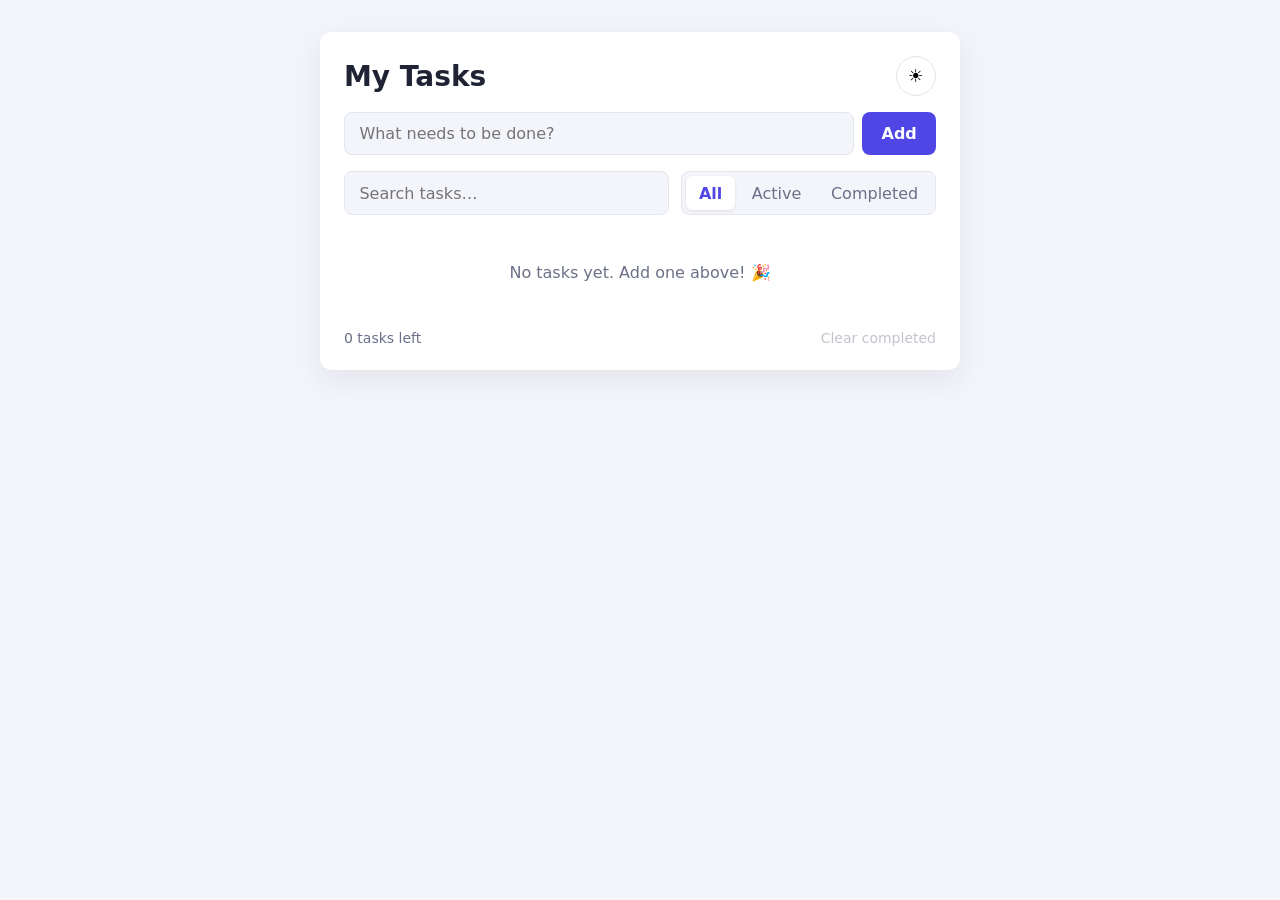
==== index.html @ c51080b5 "Add production-ready Todo app with dark mode, search, filters and tests" ====
<!DOCTYPE html>
<html lang="en">
<head>
  <meta charset="UTF-8" />
  <meta name="viewport" content="width=device-width, initial-scale=1.0" />
  <meta name="description" content="A fast, offline-friendly Todo app with dark mode, search and filters." />
  <meta name="theme-color" content="#4f46e5" />
  <title>Todo App</title>
  <link rel="icon" href="data:image/svg+xml,<svg xmlns='http://www.w3.org/2000/svg' viewBox='0 0 100 100'><text y='.9em' font-size='90'>✅</text></svg>" />
  <link rel="stylesheet" href="styles.css" />
  <script>
    // Apply saved theme before paint to avoid a flash of the wrong theme.
    (function () {
      try {
        var t = localStorage.getItem('todo-app:theme');
        if (!t) t = window.matchMedia('(prefers-color-scheme: dark)').matches ? 'dark' : 'light';
        document.documentElement.setAttribute('data-theme', t);
      } catch (e) {}
    })();
  </script>
</head>
<body>
  <main class="app" aria-labelledby="app-title">
    <header class="app-header">
      <h1 id="app-title">My Tasks</h1>
      <button id="theme-toggle" class="icon-btn" type="button" aria-label="Toggle dark mode" title="Toggle dark mode">
        <span class="icon-sun" aria-hidden="true">☀️</span>
        <span class="icon-moon" aria-hidden="true">🌙</span>
      </button>
    </header>

    <form id="todo-form" class="todo-form" autocomplete="off">
      <label for="todo-input" class="sr-only">New task</label>
      <input id="todo-input" type="text" placeholder="What needs to be done?" maxlength="200" required />
      <button type="submit" class="btn-primary">Add</button>
    </form>
    <p id="form-error" class="form-error" role="alert" hidden></p>

    <section class="toolbar" aria-label="Search and filter">
      <label for="search-input" class="sr-only">Search tasks</label>
      <input id="search-input" type="search" placeholder="Search tasks…" />
      <div class="filters" role="group" aria-label="Filter tasks">
        <button type="button" class="filter-btn active" data-filter="all" aria-pressed="true">All</button>
        <button type="button" class="filter-btn" data-filter="active" aria-pressed="false">Active</button>
        <button type="button" class="filter-btn" data-filter="completed" aria-pressed="false">Completed</button>
      </div>
    </section>

    <ul id="todo-list" class="todo-list" aria-live="polite"></ul>
    <p id="empty-state" class="empty-state" hidden></p>

    <footer class="app-footer">
      <span id="todo-count">0 tasks left</span>
      <button id="clear-completed" type="button" class="link-btn">Clear completed</button>
    </footer>
  </main>

  <script src="app.js"></script>
</body>
</html>
---- styles.css ----
:root {
  --bg: #f4f5fb;
  --surface: #ffffff;
  --text: #1f2333;
  --muted: #6b7088;
  --border: #e3e5ef;
  --primary: #4f46e5;
  --primary-hover: #4338ca;
  --danger: #dc2626;
  --success: #16a34a;
  --shadow: 0 10px 30px rgba(31, 35, 51, 0.08);
  --radius: 12px;
}

[data-theme="dark"] {
  --bg: #0f1117;
  --surface: #1a1d27;
  --text: #e7e9f2;
  --muted: #9298b0;
  --border: #2b2f3d;
  --primary: #818cf8;
  --primary-hover: #a5b4fc;
  --danger: #f87171;
  --success: #4ade80;
  --shadow: 0 10px 30px rgba(0, 0, 0, 0.4);
}

*, *::before, *::after { box-sizing: border-box; }

html, body { margin: 0; padding: 0; }

body {
  font-family: system-ui, -apple-system, "Segoe UI", Roboto, "Helvetica Neue", Arial, sans-serif;
  background: var(--bg);
  color: var(--text);
  min-height: 100vh;
  display: flex;
  justify-content: center;
  padding: 2rem 1rem;
}

/* Enabled after first paint so the saved theme never animates in on load. */
.theme-ready body { transition: background 0.2s, color 0.2s; }

.sr-only {
  position: absolute; width: 1px; height: 1px; padding: 0; margin: -1px;
  overflow: hidden; clip: rect(0, 0, 0, 0); white-space: nowrap; border: 0;
}

.app {
  width: 100%;
  max-width: 640px;
  background: var(--surface);
  border-radius: var(--radius);
  box-shadow: var(--shadow);
  padding: 1.5rem;
  align-self: flex-start;
}

.app-header { display: flex; align-items: center; justify-content: space-between; margin-bottom: 1rem; }
.app-header h1 { margin: 0; font-size: 1.75rem; }

button { font: inherit; cursor: pointer; }
input { font: inherit; color: inherit; }

.icon-btn {
  background: transparent; border: 1px solid var(--border); border-radius: 999px;
  width: 2.5rem; height: 2.5rem; font-size: 1.1rem; display: grid; place-items: center;
}
.icon-btn:hover { border-color: var(--primary); }
.icon-moon { display: none; }
[data-theme="dark"] .icon-sun { display: none; }
[data-theme="dark"] .icon-moon { display: inline; }

.todo-form { display: flex; gap: 0.5rem; }

input[type="text"], input[type="search"] {
  flex: 1; width: 100%; padding: 0.7rem 0.9rem;
  border: 1px solid var(--border); border-radius: 8px; background: var(--bg);
  outline: none; transition: border-color 0.15s, box-shadow 0.15s;
}
input[type="text"]:focus, input[type="search"]:focus {
  border-color: var(--primary);
  box-shadow: 0 0 0 3px color-mix(in srgb, var(--primary) 25%, transparent);
}

.btn-primary {
  background: var(--primary); color: #fff; border: none; border-radius: 8px;
  padding: 0 1.2rem; font-weight: 600;
}
[data-theme="dark"] .btn-primary { color: #0f1117; }
.btn-primary:hover { background: var(--primary-hover); }

.form-error { color: var(--danger); font-size: 0.875rem; margin: 0.4rem 0 0; }

.toolbar { display: flex; gap: 0.75rem; margin: 1rem 0; flex-wrap: wrap; }
.toolbar input { min-width: 180px; }

.filters { display: flex; gap: 0.25rem; background: var(--bg); padding: 0.25rem; border-radius: 8px; border: 1px solid var(--border); }
.filter-btn {
  border: none; background: transparent; color: var(--muted);
  padding: 0.4rem 0.8rem; border-radius: 6px;
}
.filter-btn:hover { color: var(--text); }
.filter-btn.active { background: var(--surface); color: var(--primary); font-weight: 600; box-shadow: 0 1px 3px rgba(0,0,0,0.1); }

.todo-list { list-style: none; margin: 0; padding: 0; }

.todo-item {
  display: flex; align-items: center; gap: 0.75rem;
  padding: 0.75rem 0.25rem; border-bottom: 1px solid var(--border);
  animation: fadeIn 0.15s ease-out;
}
@keyframes fadeIn { from { opacity: 0; transform: translateY(-4px); } to { opacity: 1; transform: none; } }

.todo-item input[type="checkbox"] { width: 1.2rem; height: 1.2rem; accent-color: var(--success); flex-shrink: 0; cursor: pointer; }

.todo-text { flex: 1; word-break: break-word; line-height: 1.4; }
.todo-item.completed .todo-text { text-decoration: line-through; color: var(--muted); }

.todo-edit { flex: 1; }

.todo-actions { display: flex; gap: 0.25rem; opacity: 0.6; transition: opacity 0.15s; }
.todo-item:hover .todo-actions, .todo-item:focus-within .todo-actions { opacity: 1; }

.action-btn {
  background: transparent; border: 1px solid transparent; border-radius: 6px;
  padding: 0.3rem 0.55rem; color: var(--muted); font-size: 0.85rem;
}
.action-btn:hover { border-color: var(--border); color: var(--text); }
.action-btn.delete:hover { color: var(--danger); border-color: var(--danger); }
.action-btn.save:hover { color: var(--success); border-color: var(--success); }

.empty-state { text-align: center; color: var(--muted); padding: 2rem 0; margin: 0; }

.app-footer {
  display: flex; justify-content: space-between; align-items: center;
  margin-top: 1rem; font-size: 0.875rem; color: var(--muted);
}
.link-btn { background: none; border: none; color: var(--muted); padding: 0; }
.link-btn:hover:not(:disabled) { color: var(--danger); text-decoration: underline; }
.link-btn:disabled { opacity: 0.4; cursor: default; }

:focus-visible { outline: 2px solid var(--primary); outline-offset: 2px; }

@media (max-width: 520px) {
  body { padding: 0; }
  .app { border-radius: 0; min-height: 100vh; box-shadow: none; padding: 1.25rem 1rem; }
  .toolbar { flex-direction: column; }
  .filters { justify-content: space-between; }
  .filter-btn { flex: 1; }
  .todo-actions { opacity: 1; }
}

@media (prefers-reduced-motion: reduce) {
  * { animation: none !important; transition: none !important; }
}
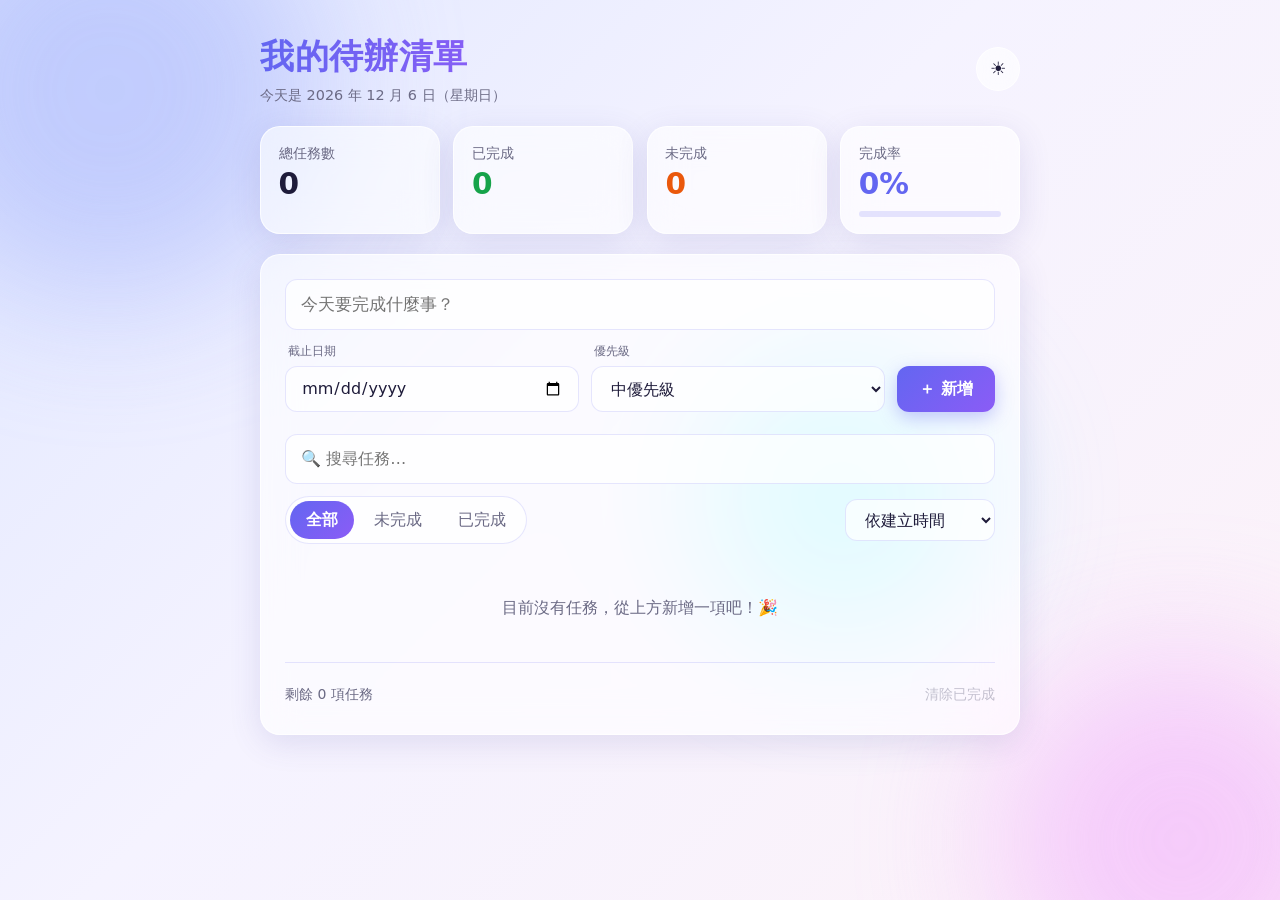
==== commit 266ea45f: "Update Todo App: Traditional Chinese UI, due dates, priorities, dashboard, glassmorphism & PWA" ====
--- a/index.html
+++ b/index.html
@@ -1,15 +1,21 @@
 <!DOCTYPE html>
-<html lang="en">
+<html lang="zh-Hant-TW">
 <head>
   <meta charset="UTF-8" />
-  <meta name="viewport" content="width=device-width, initial-scale=1.0" />
-  <meta name="description" content="A fast, offline-friendly Todo app with dark mode, search and filters." />
-  <meta name="theme-color" content="#4f46e5" />
-  <title>Todo App</title>
-  <link rel="icon" href="data:image/svg+xml,<svg xmlns='http://www.w3.org/2000/svg' viewBox='0 0 100 100'><text y='.9em' font-size='90'>✅</text></svg>" />
+  <meta name="viewport" content="width=device-width, initial-scale=1.0, viewport-fit=cover" />
+  <meta name="description" content="輕巧快速、可離線使用的待辦清單，支援截止日期、優先級、統計儀表板與深色模式。" />
+  <meta name="theme-color" content="#6366f1" />
+  <meta name="apple-mobile-web-app-capable" content="yes" />
+  <meta name="mobile-web-app-capable" content="yes" />
+  <meta name="apple-mobile-web-app-status-bar-style" content="black-translucent" />
+  <meta name="apple-mobile-web-app-title" content="待辦清單" />
+  <title>待辦清單 Todo App</title>
+  <link rel="manifest" href="manifest.json" />
+  <link rel="icon" type="image/png" sizes="192x192" href="icons/icon-192.png" />
+  <link rel="apple-touch-icon" href="icons/apple-touch-icon.png" />
   <link rel="stylesheet" href="styles.css" />
   <script>
-    // Apply saved theme before paint to avoid a flash of the wrong theme.
+    // 在畫面繪製前套用已儲存的主題，避免閃爍。
     (function () {
       try {
         var t = localStorage.getItem('todo-app:theme');
@@ -20,40 +26,101 @@
   </script>
 </head>
 <body>
+  <div class="bg-blobs" aria-hidden="true">
+    <span class="blob blob-1"></span>
+    <span class="blob blob-2"></span>
+    <span class="blob blob-3"></span>
+  </div>
+
   <main class="app" aria-labelledby="app-title">
     <header class="app-header">
-      <h1 id="app-title">My Tasks</h1>
-      <button id="theme-toggle" class="icon-btn" type="button" aria-label="Toggle dark mode" title="Toggle dark mode">
-        <span class="icon-sun" aria-hidden="true">☀️</span>
-        <span class="icon-moon" aria-hidden="true">🌙</span>
-      </button>
+      <div>
+        <h1 id="app-title">我的待辦清單</h1>
+        <p id="today-label" class="subtitle"></p>
+      </div>
+      <div class="header-actions">
+        <button id="install-btn" class="pill-btn" type="button" hidden>安裝 App</button>
+        <button id="theme-toggle" class="icon-btn" type="button" aria-label="切換深色模式" title="切換深色模式">
+          <span class="icon-sun" aria-hidden="true">☀️</span>
+          <span class="icon-moon" aria-hidden="true">🌙</span>
+        </button>
+      </div>
     </header>
 
-    <form id="todo-form" class="todo-form" autocomplete="off">
-      <label for="todo-input" class="sr-only">New task</label>
-      <input id="todo-input" type="text" placeholder="What needs to be done?" maxlength="200" required />
-      <button type="submit" class="btn-primary">Add</button>
-    </form>
-    <p id="form-error" class="form-error" role="alert" hidden></p>
-
-    <section class="toolbar" aria-label="Search and filter">
-      <label for="search-input" class="sr-only">Search tasks</label>
-      <input id="search-input" type="search" placeholder="Search tasks…" />
-      <div class="filters" role="group" aria-label="Filter tasks">
-        <button type="button" class="filter-btn active" data-filter="all" aria-pressed="true">All</button>
-        <button type="button" class="filter-btn" data-filter="active" aria-pressed="false">Active</button>
-        <button type="button" class="filter-btn" data-filter="completed" aria-pressed="false">Completed</button>
+    <section class="dashboard" aria-label="統計儀表板">
+      <div class="stat-card glass">
+        <span class="stat-label">總任務數</span>
+        <span id="stat-total" class="stat-value">0</span>
+      </div>
+      <div class="stat-card glass">
+        <span class="stat-label">已完成</span>
+        <span id="stat-completed" class="stat-value stat-success">0</span>
+      </div>
+      <div class="stat-card glass">
+        <span class="stat-label">未完成</span>
+        <span id="stat-active" class="stat-value stat-warning">0</span>
+      </div>
+      <div class="stat-card glass">
+        <span class="stat-label">完成率</span>
+        <span id="stat-rate" class="stat-value stat-primary">0%</span>
+        <div class="progress" role="progressbar" aria-label="完成率" aria-valuemin="0" aria-valuemax="100" aria-valuenow="0">
+          <div id="progress-bar" class="progress-bar"></div>
+        </div>
       </div>
     </section>
 
-    <ul id="todo-list" class="todo-list" aria-live="polite"></ul>
-    <p id="empty-state" class="empty-state" hidden></p>
+    <section class="panel glass">
+      <form id="todo-form" class="todo-form" autocomplete="off">
+        <label for="todo-input" class="sr-only">新增任務</label>
+        <input id="todo-input" class="field" type="text" placeholder="今天要完成什麼事？" maxlength="200" />
+        <div class="form-row">
+          <label class="field-group">
+            <span class="field-caption">截止日期</span>
+            <input id="due-input" class="field" type="date" aria-label="截止日期" />
+          </label>
+          <label class="field-group">
+            <span class="field-caption">優先級</span>
+            <select id="priority-input" class="field" aria-label="優先級">
+              <option value="high">高優先級</option>
+              <option value="medium" selected>中優先級</option>
+              <option value="low">低優先級</option>
+            </select>
+          </label>
+          <button type="submit" class="btn-primary">＋ 新增</button>
+        </div>
+      </form>
 
-    <footer class="app-footer">
-      <span id="todo-count">0 tasks left</span>
-      <button id="clear-completed" type="button" class="link-btn">Clear completed</button>
-    </footer>
+      <div class="toolbar" aria-label="搜尋、篩選與排序">
+        <label for="search-input" class="sr-only">搜尋任務</label>
+        <input id="search-input" class="field search" type="search" placeholder="🔍 搜尋任務…" />
+        <div class="toolbar-row">
+          <div class="filters" role="group" aria-label="篩選任務">
+            <button type="button" class="filter-btn active" data-filter="all" aria-pressed="true">全部</button>
+            <button type="button" class="filter-btn" data-filter="active" aria-pressed="false">未完成</button>
+            <button type="button" class="filter-btn" data-filter="completed" aria-pressed="false">已完成</button>
+          </div>
+          <label class="sort-wrap">
+            <span class="sr-only">排序方式</span>
+            <select id="sort-select" class="field" aria-label="排序方式">
+              <option value="created">依建立時間</option>
+              <option value="priority">依優先級</option>
+              <option value="due">依截止日期</option>
+            </select>
+          </label>
+        </div>
+      </div>
+
+      <ul id="todo-list" class="todo-list" aria-live="polite"></ul>
+      <p id="empty-state" class="empty-state" hidden></p>
+
+      <footer class="app-footer">
+        <span id="todo-count">剩餘 0 項任務</span>
+        <button id="clear-completed" type="button" class="link-btn">清除已完成</button>
+      </footer>
+    </section>
   </main>
+
+  <div id="toast" class="toast" role="status" aria-live="polite" hidden></div>
 
   <script src="app.js"></script>
 </body>
--- a/styles.css
+++ b/styles.css
@@ -1,157 +1,330 @@
+/* ==========================================================
+   待辦清單 — 樣式表（毛玻璃風格、深色模式、響應式設計）
+   ========================================================== */
+
 :root {
-  --bg: #f4f5fb;
-  --surface: #ffffff;
-  --text: #1f2333;
-  --muted: #6b7088;
-  --border: #e3e5ef;
-  --primary: #4f46e5;
-  --primary-hover: #4338ca;
-  --danger: #dc2626;
+  --bg: #eef0fb;
+  --bg-grad: linear-gradient(135deg, #e0e7ff 0%, #f5f3ff 45%, #fdf2f8 100%);
+  --glass: rgba(255, 255, 255, 0.62);
+  --glass-strong: rgba(255, 255, 255, 0.82);
+  --glass-border: rgba(255, 255, 255, 0.75);
+  --field-bg: rgba(255, 255, 255, 0.7);
+  --text: #1e1b3a;
+  --muted: #6b6a85;
+  --border: rgba(99, 102, 241, 0.16);
+  --primary: #6366f1;
+  --primary-2: #8b5cf6;
+  --on-primary: #ffffff;
+  --danger: #e11d48;
+  --warning: #ea580c;
   --success: #16a34a;
-  --shadow: 0 10px 30px rgba(31, 35, 51, 0.08);
-  --radius: 12px;
+  --danger-bg: rgba(225, 29, 72, 0.1);
+  --warning-bg: rgba(234, 88, 12, 0.12);
+  --success-bg: rgba(22, 163, 74, 0.12);
+  --shadow: 0 8px 32px rgba(76, 70, 160, 0.14);
+  --radius: 20px;
+  --radius-sm: 12px;
+  --blob-1: #a5b4fc;
+  --blob-2: #f0abfc;
+  --blob-3: #67e8f9;
+  --ease: cubic-bezier(0.22, 1, 0.36, 1);
 }
 
 [data-theme="dark"] {
-  --bg: #0f1117;
-  --surface: #1a1d27;
-  --text: #e7e9f2;
-  --muted: #9298b0;
-  --border: #2b2f3d;
+  --bg: #0b0d1a;
+  --bg-grad: linear-gradient(135deg, #0b0d1a 0%, #141634 50%, #1a1030 100%);
+  --glass: rgba(30, 32, 58, 0.55);
+  --glass-strong: rgba(36, 38, 68, 0.85);
+  --glass-border: rgba(255, 255, 255, 0.08);
+  --field-bg: rgba(15, 17, 35, 0.6);
+  --text: #eceaff;
+  --muted: #a3a1c2;
+  --border: rgba(165, 180, 252, 0.14);
   --primary: #818cf8;
-  --primary-hover: #a5b4fc;
-  --danger: #f87171;
+  --primary-2: #c084fc;
+  --on-primary: #0b0d1a;
+  --danger: #fb7185;
+  --warning: #fb923c;
   --success: #4ade80;
-  --shadow: 0 10px 30px rgba(0, 0, 0, 0.4);
+  --danger-bg: rgba(251, 113, 133, 0.14);
+  --warning-bg: rgba(251, 146, 60, 0.14);
+  --success-bg: rgba(74, 222, 128, 0.12);
+  --shadow: 0 8px 32px rgba(0, 0, 0, 0.45);
+  --blob-1: #4338ca;
+  --blob-2: #7e22ce;
+  --blob-3: #0e7490;
 }
 
 *, *::before, *::after { box-sizing: border-box; }
-
 html, body { margin: 0; padding: 0; }
 
 body {
-  font-family: system-ui, -apple-system, "Segoe UI", Roboto, "Helvetica Neue", Arial, sans-serif;
+  font-family: system-ui, -apple-system, "Segoe UI", "PingFang TC", "Noto Sans TC", "Microsoft JhengHei", sans-serif;
   background: var(--bg);
+  background-image: var(--bg-grad);
+  background-attachment: fixed;
   color: var(--text);
   min-height: 100vh;
-  display: flex;
-  justify-content: center;
-  padding: 2rem 1rem;
-}
-
-/* Enabled after first paint so the saved theme never animates in on load. */
-.theme-ready body { transition: background 0.2s, color 0.2s; }
+  min-height: 100dvh;
+  line-height: 1.5;
+  -webkit-font-smoothing: antialiased;
+  -webkit-tap-highlight-color: transparent;
+  padding: max(2rem, env(safe-area-inset-top)) 1rem max(2rem, env(safe-area-inset-bottom));
+}
+
+/* 首次繪製後才啟用主題過場，避免載入時閃爍。 */
+.theme-ready body,
+.theme-ready .glass,
+.theme-ready .field { transition: background-color 0.35s var(--ease), color 0.35s var(--ease), border-color 0.35s var(--ease); }
 
 .sr-only {
   position: absolute; width: 1px; height: 1px; padding: 0; margin: -1px;
   overflow: hidden; clip: rect(0, 0, 0, 0); white-space: nowrap; border: 0;
 }
 
-.app {
-  width: 100%;
-  max-width: 640px;
-  background: var(--surface);
+/* ---------- 背景光暈 ---------- */
+.bg-blobs { position: fixed; inset: 0; overflow: hidden; z-index: -1; pointer-events: none; }
+.blob {
+  position: absolute; border-radius: 50%; filter: blur(70px); opacity: 0.55;
+  animation: float 18s ease-in-out infinite alternate;
+}
+.blob-1 { width: 420px; height: 420px; background: var(--blob-1); top: -120px; left: -100px; }
+.blob-2 { width: 360px; height: 360px; background: var(--blob-2); bottom: -120px; right: -80px; animation-delay: -6s; }
+.blob-3 { width: 280px; height: 280px; background: var(--blob-3); top: 40%; left: 55%; animation-delay: -12s; opacity: 0.35; }
+@keyframes float {
+  from { transform: translate(0, 0) scale(1); }
+  to { transform: translate(40px, 30px) scale(1.08); }
+}
+
+/* ---------- 版面 ---------- */
+.app { width: 100%; max-width: 760px; margin: 0 auto; display: flex; flex-direction: column; gap: 1.25rem; }
+
+.glass {
+  background: var(--glass);
+  border: 1px solid var(--glass-border);
   border-radius: var(--radius);
   box-shadow: var(--shadow);
-  padding: 1.5rem;
-  align-self: flex-start;
-}
-
-.app-header { display: flex; align-items: center; justify-content: space-between; margin-bottom: 1rem; }
-.app-header h1 { margin: 0; font-size: 1.75rem; }
-
-button { font: inherit; cursor: pointer; }
-input { font: inherit; color: inherit; }
+  -webkit-backdrop-filter: blur(18px) saturate(160%);
+  backdrop-filter: blur(18px) saturate(160%);
+}
+
+.app-header { display: flex; align-items: center; justify-content: space-between; gap: 1rem; }
+.app-header h1 {
+  margin: 0; font-size: clamp(1.6rem, 4vw, 2.1rem); letter-spacing: 0.02em;
+  background: linear-gradient(90deg, var(--primary), var(--primary-2));
+  -webkit-background-clip: text; background-clip: text; color: transparent;
+}
+.subtitle { margin: 0.15rem 0 0; color: var(--muted); font-size: 0.9rem; }
+.header-actions { display: flex; gap: 0.5rem; align-items: center; }
+
+button { font: inherit; cursor: pointer; color: inherit; }
+input, select { font: inherit; color: inherit; }
 
 .icon-btn {
-  background: transparent; border: 1px solid var(--border); border-radius: 999px;
-  width: 2.5rem; height: 2.5rem; font-size: 1.1rem; display: grid; place-items: center;
-}
-.icon-btn:hover { border-color: var(--primary); }
+  width: 2.75rem; height: 2.75rem; border-radius: 50%; font-size: 1.15rem;
+  display: grid; place-items: center;
+  background: var(--glass); border: 1px solid var(--glass-border);
+  -webkit-backdrop-filter: blur(12px); backdrop-filter: blur(12px);
+  transition: transform 0.25s var(--ease), border-color 0.2s;
+}
+.icon-btn:hover { transform: rotate(18deg) scale(1.05); border-color: var(--primary); }
 .icon-moon { display: none; }
 [data-theme="dark"] .icon-sun { display: none; }
 [data-theme="dark"] .icon-moon { display: inline; }
 
-.todo-form { display: flex; gap: 0.5rem; }
-
-input[type="text"], input[type="search"] {
-  flex: 1; width: 100%; padding: 0.7rem 0.9rem;
-  border: 1px solid var(--border); border-radius: 8px; background: var(--bg);
-  outline: none; transition: border-color 0.15s, box-shadow 0.15s;
-}
-input[type="text"]:focus, input[type="search"]:focus {
-  border-color: var(--primary);
-  box-shadow: 0 0 0 3px color-mix(in srgb, var(--primary) 25%, transparent);
-}
+.pill-btn {
+  border: 1px solid var(--primary); color: var(--primary); background: transparent;
+  border-radius: 999px; padding: 0.45rem 0.95rem; font-size: 0.875rem; font-weight: 600;
+  transition: background 0.2s, color 0.2s;
+}
+.pill-btn:hover { background: var(--primary); color: var(--on-primary); }
+
+/* ---------- 統計儀表板 ---------- */
+.dashboard { display: grid; grid-template-columns: repeat(4, 1fr); gap: 0.85rem; }
+.stat-card {
+  padding: 1rem 1.1rem; display: flex; flex-direction: column; gap: 0.2rem;
+  transition: transform 0.3s var(--ease), box-shadow 0.3s var(--ease);
+}
+.stat-card:hover { transform: translateY(-3px); }
+.stat-label { color: var(--muted); font-size: 0.85rem; }
+.stat-value { font-size: 1.85rem; font-weight: 700; font-variant-numeric: tabular-nums; line-height: 1.2; }
+.stat-success { color: var(--success); }
+.stat-warning { color: var(--warning); }
+.stat-primary { color: var(--primary); }
+.stat-value.bump { animation: bump 0.35s var(--ease); }
+@keyframes bump { 50% { transform: scale(1.18); } }
+
+.progress { height: 6px; border-radius: 999px; background: var(--border); overflow: hidden; margin-top: 0.35rem; }
+.progress-bar {
+  height: 100%; width: 0; border-radius: inherit;
+  background: linear-gradient(90deg, var(--primary), var(--primary-2));
+  transition: width 0.6s var(--ease);
+}
+
+/* ---------- 主面板 ---------- */
+.panel { padding: 1.5rem; }
+
+.field {
+  width: 100%; padding: 0.75rem 0.95rem; min-height: 2.9rem;
+  background: var(--field-bg); border: 1px solid var(--border); border-radius: var(--radius-sm);
+  outline: none; transition: border-color 0.2s, box-shadow 0.2s;
+}
+.field:focus { border-color: var(--primary); box-shadow: 0 0 0 4px color-mix(in srgb, var(--primary) 22%, transparent); }
+select.field { cursor: pointer; }
+[data-theme="dark"] .field { color-scheme: dark; }
+
+.todo-form { display: flex; flex-direction: column; gap: 0.75rem; }
+.todo-form > .field { font-size: 1.05rem; }
+.form-row { display: flex; gap: 0.75rem; align-items: flex-end; }
+.field-group { display: flex; flex-direction: column; gap: 0.3rem; flex: 1; min-width: 0; }
+.field-caption { font-size: 0.78rem; color: var(--muted); padding-left: 0.2rem; }
+.form-row .field { height: 2.9rem; }
 
 .btn-primary {
-  background: var(--primary); color: #fff; border: none; border-radius: 8px;
-  padding: 0 1.2rem; font-weight: 600;
-}
-[data-theme="dark"] .btn-primary { color: #0f1117; }
-.btn-primary:hover { background: var(--primary-hover); }
-
-.form-error { color: var(--danger); font-size: 0.875rem; margin: 0.4rem 0 0; }
-
-.toolbar { display: flex; gap: 0.75rem; margin: 1rem 0; flex-wrap: wrap; }
-.toolbar input { min-width: 180px; }
-
-.filters { display: flex; gap: 0.25rem; background: var(--bg); padding: 0.25rem; border-radius: 8px; border: 1px solid var(--border); }
+  min-height: 2.9rem; padding: 0 1.4rem; border: none; border-radius: var(--radius-sm);
+  background: linear-gradient(135deg, var(--primary), var(--primary-2));
+  color: var(--on-primary); font-weight: 700; white-space: nowrap;
+  box-shadow: 0 6px 18px color-mix(in srgb, var(--primary) 35%, transparent);
+  transition: transform 0.2s var(--ease), box-shadow 0.2s var(--ease), filter 0.2s;
+}
+.btn-primary:hover { transform: translateY(-2px); filter: brightness(1.06); }
+.btn-primary:active { transform: translateY(0) scale(0.97); }
+
+.toolbar { display: flex; flex-direction: column; gap: 0.75rem; margin: 1.35rem 0 0.75rem; }
+.toolbar-row { display: flex; gap: 0.75rem; align-items: center; justify-content: space-between; flex-wrap: wrap; }
+.sort-wrap { min-width: 150px; }
+.sort-wrap .field { min-height: 2.6rem; padding-block: 0.5rem; }
+
+.filters {
+  display: flex; gap: 0.25rem; padding: 0.25rem; border-radius: 999px;
+  background: var(--field-bg); border: 1px solid var(--border);
+}
 .filter-btn {
   border: none; background: transparent; color: var(--muted);
-  padding: 0.4rem 0.8rem; border-radius: 6px;
+  padding: 0.45rem 1rem; border-radius: 999px; min-height: 2.2rem;
+  transition: background 0.25s var(--ease), color 0.2s;
 }
 .filter-btn:hover { color: var(--text); }
-.filter-btn.active { background: var(--surface); color: var(--primary); font-weight: 600; box-shadow: 0 1px 3px rgba(0,0,0,0.1); }
-
-.todo-list { list-style: none; margin: 0; padding: 0; }
+.filter-btn.active {
+  background: linear-gradient(135deg, var(--primary), var(--primary-2));
+  color: var(--on-primary); font-weight: 600;
+}
+
+/* ---------- 任務列表 ---------- */
+.todo-list { list-style: none; margin: 0; padding: 0; display: flex; flex-direction: column; gap: 0.6rem; }
 
 .todo-item {
-  display: flex; align-items: center; gap: 0.75rem;
-  padding: 0.75rem 0.25rem; border-bottom: 1px solid var(--border);
-  animation: fadeIn 0.15s ease-out;
-}
-@keyframes fadeIn { from { opacity: 0; transform: translateY(-4px); } to { opacity: 1; transform: none; } }
-
-.todo-item input[type="checkbox"] { width: 1.2rem; height: 1.2rem; accent-color: var(--success); flex-shrink: 0; cursor: pointer; }
-
-.todo-text { flex: 1; word-break: break-word; line-height: 1.4; }
+  position: relative; display: flex; align-items: flex-start; gap: 0.85rem;
+  padding: 0.85rem 0.95rem 0.85rem 1.15rem;
+  background: var(--glass-strong); border: 1px solid var(--glass-border); border-radius: var(--radius-sm);
+  transition: transform 0.25s var(--ease), box-shadow 0.25s var(--ease), opacity 0.25s;
+  overflow: hidden;
+}
+.todo-item::before {
+  content: ""; position: absolute; left: 0; top: 0; bottom: 0; width: 4px; background: var(--prio-color, var(--border));
+}
+.todo-item:hover { transform: translateY(-1px); box-shadow: 0 6px 18px rgba(0, 0, 0, 0.08); }
+.todo-item.enter { animation: slideIn 0.4s var(--ease); }
+@keyframes slideIn { from { opacity: 0; transform: translateY(-10px) scale(0.98); } to { opacity: 1; transform: none; } }
+
+.todo-item.priority-high { --prio-color: var(--danger); }
+.todo-item.priority-medium { --prio-color: var(--warning); }
+.todo-item.priority-low { --prio-color: var(--success); }
+
+.todo-item .toggle {
+  appearance: none; -webkit-appearance: none; flex-shrink: 0; margin: 0.15rem 0 0;
+  width: 1.4rem; height: 1.4rem; border-radius: 50%; border: 2px solid var(--muted);
+  display: grid; place-items: center; cursor: pointer; transition: all 0.2s var(--ease);
+}
+.todo-item .toggle::after { content: "✓"; color: #fff; font-size: 0.85rem; font-weight: 700; transform: scale(0); transition: transform 0.25s var(--ease); }
+.todo-item .toggle:checked { background: var(--success); border-color: var(--success); animation: pop 0.3s var(--ease); }
+.todo-item .toggle:checked::after { transform: scale(1); }
+@keyframes pop { 50% { transform: scale(1.2); } }
+
+.todo-body { flex: 1; min-width: 0; display: flex; flex-direction: column; gap: 0.35rem; }
+.todo-text { word-break: break-word; font-size: 1rem; transition: color 0.2s; }
 .todo-item.completed .todo-text { text-decoration: line-through; color: var(--muted); }
-
-.todo-edit { flex: 1; }
-
-.todo-actions { display: flex; gap: 0.25rem; opacity: 0.6; transition: opacity 0.15s; }
+.todo-item.completed { opacity: 0.72; }
+
+.todo-meta { display: flex; flex-wrap: wrap; gap: 0.4rem; }
+.badge {
+  display: inline-flex; align-items: center; gap: 0.25rem;
+  font-size: 0.75rem; font-weight: 600; padding: 0.15rem 0.55rem; border-radius: 999px;
+  background: var(--border); color: var(--muted);
+}
+.priority-badge.high { background: var(--danger-bg); color: var(--danger); }
+.priority-badge.medium { background: var(--warning-bg); color: var(--warning); }
+.priority-badge.low { background: var(--success-bg); color: var(--success); }
+.due-badge.overdue { background: var(--danger-bg); color: var(--danger); }
+.due-badge.today { background: var(--warning-bg); color: var(--warning); }
+
+.todo-edit-fields { display: flex; flex-direction: column; gap: 0.5rem; }
+.todo-edit-row { display: flex; gap: 0.5rem; }
+.todo-edit-row .field { min-height: 2.5rem; padding-block: 0.45rem; }
+
+.todo-actions { display: flex; gap: 0.3rem; flex-shrink: 0; opacity: 0.55; transition: opacity 0.2s; }
 .todo-item:hover .todo-actions, .todo-item:focus-within .todo-actions { opacity: 1; }
-
 .action-btn {
-  background: transparent; border: 1px solid transparent; border-radius: 6px;
-  padding: 0.3rem 0.55rem; color: var(--muted); font-size: 0.85rem;
-}
-.action-btn:hover { border-color: var(--border); color: var(--text); }
+  background: transparent; border: 1px solid transparent; border-radius: 8px;
+  padding: 0.3rem 0.6rem; color: var(--muted); font-size: 0.85rem; min-height: 2rem;
+  transition: all 0.2s;
+}
+.action-btn:hover { border-color: var(--border); color: var(--text); background: var(--field-bg); }
 .action-btn.delete:hover { color: var(--danger); border-color: var(--danger); }
 .action-btn.save:hover { color: var(--success); border-color: var(--success); }
 
-.empty-state { text-align: center; color: var(--muted); padding: 2rem 0; margin: 0; }
+.empty-state { text-align: center; color: var(--muted); padding: 2.5rem 0 1.5rem; margin: 0; font-size: 1rem; animation: fadeIn 0.4s var(--ease); }
+@keyframes fadeIn { from { opacity: 0; } to { opacity: 1; } }
 
 .app-footer {
   display: flex; justify-content: space-between; align-items: center;
-  margin-top: 1rem; font-size: 0.875rem; color: var(--muted);
-}
-.link-btn { background: none; border: none; color: var(--muted); padding: 0; }
+  margin-top: 1.1rem; padding-top: 1rem; border-top: 1px solid var(--border);
+  font-size: 0.875rem; color: var(--muted);
+}
+.link-btn { background: none; border: none; color: var(--muted); padding: 0.3rem 0; }
 .link-btn:hover:not(:disabled) { color: var(--danger); text-decoration: underline; }
 .link-btn:disabled { opacity: 0.4; cursor: default; }
 
+/* ---------- 提示訊息 ---------- */
+.toast {
+  position: fixed; left: 50%; bottom: max(1.5rem, env(safe-area-inset-bottom));
+  transform: translateX(-50%); z-index: 10; max-width: calc(100% - 2rem);
+  padding: 0.75rem 1.2rem; border-radius: 999px; font-size: 0.9rem;
+  background: var(--glass-strong); border: 1px solid var(--glass-border); box-shadow: var(--shadow);
+  -webkit-backdrop-filter: blur(16px); backdrop-filter: blur(16px);
+  animation: toastIn 0.35s var(--ease);
+}
+.toast.error { color: var(--danger); border-color: var(--danger); }
+@keyframes toastIn { from { opacity: 0; transform: translate(-50%, 12px); } to { opacity: 1; transform: translate(-50%, 0); } }
+
 :focus-visible { outline: 2px solid var(--primary); outline-offset: 2px; }
 
-@media (max-width: 520px) {
-  body { padding: 0; }
-  .app { border-radius: 0; min-height: 100vh; box-shadow: none; padding: 1.25rem 1rem; }
-  .toolbar { flex-direction: column; }
+/* ---------- 響應式 ---------- */
+@media (max-width: 720px) {
+  .dashboard { grid-template-columns: repeat(2, 1fr); }
+}
+
+@media (max-width: 560px) {
+  body { padding: max(1rem, env(safe-area-inset-top)) 0.75rem max(1.5rem, env(safe-area-inset-bottom)); }
+  .app { gap: 1rem; }
+  .panel { padding: 1.1rem; border-radius: 18px; }
+  .stat-card { padding: 0.85rem 0.95rem; }
+  .stat-value { font-size: 1.5rem; }
+  .form-row { flex-wrap: wrap; }
+  .form-row .field-group { flex: 1 1 calc(50% - 0.375rem); }
+  .form-row .btn-primary { flex: 1 1 100%; }
+  .toolbar-row { flex-direction: column; align-items: stretch; }
   .filters { justify-content: space-between; }
   .filter-btn { flex: 1; }
-  .todo-actions { opacity: 1; }
+  .sort-wrap { min-width: 0; }
+  .todo-item { flex-wrap: wrap; }
+  .todo-actions { opacity: 1; width: 100%; justify-content: flex-end; }
+  .todo-edit-row { flex-direction: column; }
+  /* 輸入框至少 16px，避免 iOS 自動放大 */
+  .field { font-size: 16px; }
+  .blob { filter: blur(50px); }
 }
 
 @media (prefers-reduced-motion: reduce) {
-  * { animation: none !important; transition: none !important; }
-}
+  *, *::before, *::after { animation: none !important; transition: none !important; }
+}
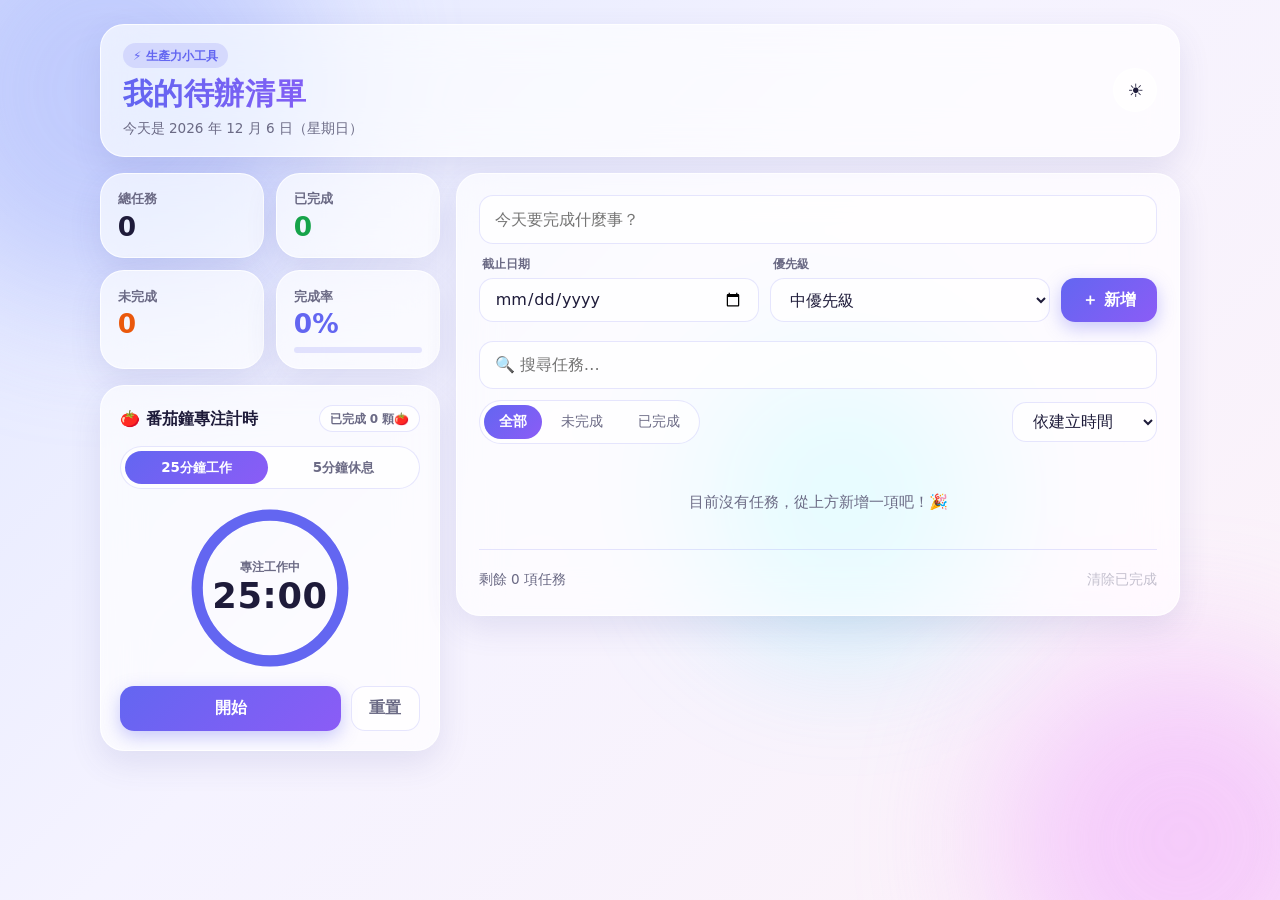
==== commit 23546511: "Enhance Todo App into Productivity Widget with Pomodoro Timer & Bento widget layout" ====
--- a/index.html
+++ b/index.html
@@ -3,13 +3,13 @@
 <head>
   <meta charset="UTF-8" />
   <meta name="viewport" content="width=device-width, initial-scale=1.0, viewport-fit=cover" />
-  <meta name="description" content="輕巧快速、可離線使用的待辦清單，支援截止日期、優先級、統計儀表板與深色模式。" />
+  <meta name="description" content="結合待辦清單、番茄鐘（25分鐘工作／5分鐘休息）、統計儀表板、優先級與截止日期的個人生產力小工具（Productivity Widget）。" />
   <meta name="theme-color" content="#6366f1" />
   <meta name="apple-mobile-web-app-capable" content="yes" />
   <meta name="mobile-web-app-capable" content="yes" />
   <meta name="apple-mobile-web-app-status-bar-style" content="black-translucent" />
-  <meta name="apple-mobile-web-app-title" content="待辦清單" />
-  <title>待辦清單 Todo App</title>
+  <meta name="apple-mobile-web-app-title" content="生產力小工具" />
+  <title>待辦清單 ＆ 番茄鐘 — 生產力小工具</title>
   <link rel="manifest" href="manifest.json" />
   <link rel="icon" type="image/png" sizes="192x192" href="icons/icon-192.png" />
   <link rel="apple-touch-icon" href="icons/apple-touch-icon.png" />
@@ -32,9 +32,10 @@
     <span class="blob blob-3"></span>
   </div>
 
-  <main class="app" aria-labelledby="app-title">
-    <header class="app-header">
-      <div>
+  <main class="app widget-shell" aria-labelledby="app-title">
+    <header class="app-header widget-header glass">
+      <div class="brand-wrap">
+        <span class="widget-pill">⚡ 生產力小工具</span>
         <h1 id="app-title">我的待辦清單</h1>
         <p id="today-label" class="subtitle"></p>
       </div>
@@ -47,77 +48,112 @@
       </div>
     </header>
 
-    <section class="dashboard" aria-label="統計儀表板">
-      <div class="stat-card glass">
-        <span class="stat-label">總任務數</span>
-        <span id="stat-total" class="stat-value">0</span>
-      </div>
-      <div class="stat-card glass">
-        <span class="stat-label">已完成</span>
-        <span id="stat-completed" class="stat-value stat-success">0</span>
-      </div>
-      <div class="stat-card glass">
-        <span class="stat-label">未完成</span>
-        <span id="stat-active" class="stat-value stat-warning">0</span>
-      </div>
-      <div class="stat-card glass">
-        <span class="stat-label">完成率</span>
-        <span id="stat-rate" class="stat-value stat-primary">0%</span>
-        <div class="progress" role="progressbar" aria-label="完成率" aria-valuemin="0" aria-valuemax="100" aria-valuenow="0">
-          <div id="progress-bar" class="progress-bar"></div>
+    <div class="widget-grid">
+      <aside class="widget-sidebar">
+        <!-- 統計儀表板小工具 -->
+        <section class="dashboard" aria-label="統計儀表板">
+          <div class="stat-card glass">
+            <span class="stat-label">總任務</span>
+            <span id="stat-total" class="stat-value">0</span>
+          </div>
+          <div class="stat-card glass">
+            <span class="stat-label">已完成</span>
+            <span id="stat-completed" class="stat-value stat-success">0</span>
+          </div>
+          <div class="stat-card glass">
+            <span class="stat-label">未完成</span>
+            <span id="stat-active" class="stat-value stat-warning">0</span>
+          </div>
+          <div class="stat-card glass">
+            <span class="stat-label">完成率</span>
+            <span id="stat-rate" class="stat-value stat-primary">0%</span>
+            <div class="progress" role="progressbar" aria-label="完成率" aria-valuemin="0" aria-valuemax="100" aria-valuenow="0">
+              <div id="progress-bar" class="progress-bar"></div>
+            </div>
+          </div>
+        </section>
+
+        <!-- 番茄鐘小工具 -->
+        <section id="pomodoro-widget" class="pomodoro-card glass" aria-labelledby="pomo-title" data-mode="work">
+          <div class="pomo-header">
+            <h2 id="pomo-title" class="widget-title">🍅 番茄鐘專注計時</h2>
+            <span id="pomo-sessions" class="pomo-badge" title="累計完成的番茄工作階段">已完成 0 顆🍅</span>
+          </div>
+
+          <div class="pomo-modes" role="group" aria-label="番茄鐘模式">
+            <button type="button" id="pomo-mode-work" class="pomo-mode-btn active" data-mode="work" aria-pressed="true">25分鐘工作</button>
+            <button type="button" id="pomo-mode-break" class="pomo-mode-btn" data-mode="break" aria-pressed="false">5分鐘休息</button>
+          </div>
+
+          <div class="pomo-ring-wrap">
+            <svg class="pomo-ring" viewBox="0 0 120 120" aria-hidden="true">
+              <circle class="pomo-ring-track" cx="60" cy="60" r="52"></circle>
+              <circle id="pomo-ring-progress" class="pomo-ring-progress" cx="60" cy="60" r="52"></circle>
+            </svg>
+            <div class="pomo-time-box">
+              <span id="pomo-status-label" class="pomo-status">專注工作中</span>
+              <output id="pomo-display" class="pomo-time" aria-live="off">25:00</output>
+            </div>
+          </div>
+
+          <div class="pomo-controls">
+            <button type="button" id="pomo-toggle" class="btn-primary pomo-btn-main">開始</button>
+            <button type="button" id="pomo-reset" class="pomo-btn-sub" aria-label="重置計時器">重置</button>
+          </div>
+        </section>
+      </aside>
+
+      <!-- 待辦任務主面板小工具 -->
+      <section class="panel glass" aria-label="待辦任務管理">
+        <form id="todo-form" class="todo-form" autocomplete="off">
+          <label for="todo-input" class="sr-only">新增任務</label>
+          <input id="todo-input" class="field" type="text" placeholder="今天要完成什麼事？" maxlength="200" />
+          <div class="form-row">
+            <label class="field-group">
+              <span class="field-caption">截止日期</span>
+              <input id="due-input" class="field" type="date" aria-label="截止日期" />
+            </label>
+            <label class="field-group">
+              <span class="field-caption">優先級</span>
+              <select id="priority-input" class="field" aria-label="優先級">
+                <option value="high">高優先級</option>
+                <option value="medium" selected>中優先級</option>
+                <option value="low">低優先級</option>
+              </select>
+            </label>
+            <button type="submit" class="btn-primary">＋ 新增</button>
+          </div>
+        </form>
+
+        <div class="toolbar" aria-label="搜尋、篩選與排序">
+          <label for="search-input" class="sr-only">搜尋任務</label>
+          <input id="search-input" class="field search" type="search" placeholder="🔍 搜尋任務…" />
+          <div class="toolbar-row">
+            <div class="filters" role="group" aria-label="篩選任務">
+              <button type="button" class="filter-btn active" data-filter="all" aria-pressed="true">全部</button>
+              <button type="button" class="filter-btn" data-filter="active" aria-pressed="false">未完成</button>
+              <button type="button" class="filter-btn" data-filter="completed" aria-pressed="false">已完成</button>
+            </div>
+            <label class="sort-wrap">
+              <span class="sr-only">排序方式</span>
+              <select id="sort-select" class="field" aria-label="排序方式">
+                <option value="created">依建立時間</option>
+                <option value="priority">依優先級</option>
+                <option value="due">依截止日期</option>
+              </select>
+            </label>
+          </div>
         </div>
-      </div>
-    </section>
 
-    <section class="panel glass">
-      <form id="todo-form" class="todo-form" autocomplete="off">
-        <label for="todo-input" class="sr-only">新增任務</label>
-        <input id="todo-input" class="field" type="text" placeholder="今天要完成什麼事？" maxlength="200" />
-        <div class="form-row">
-          <label class="field-group">
-            <span class="field-caption">截止日期</span>
-            <input id="due-input" class="field" type="date" aria-label="截止日期" />
-          </label>
-          <label class="field-group">
-            <span class="field-caption">優先級</span>
-            <select id="priority-input" class="field" aria-label="優先級">
-              <option value="high">高優先級</option>
-              <option value="medium" selected>中優先級</option>
-              <option value="low">低優先級</option>
-            </select>
-          </label>
-          <button type="submit" class="btn-primary">＋ 新增</button>
-        </div>
-      </form>
+        <ul id="todo-list" class="todo-list" aria-live="polite"></ul>
+        <p id="empty-state" class="empty-state" hidden></p>
 
-      <div class="toolbar" aria-label="搜尋、篩選與排序">
-        <label for="search-input" class="sr-only">搜尋任務</label>
-        <input id="search-input" class="field search" type="search" placeholder="🔍 搜尋任務…" />
-        <div class="toolbar-row">
-          <div class="filters" role="group" aria-label="篩選任務">
-            <button type="button" class="filter-btn active" data-filter="all" aria-pressed="true">全部</button>
-            <button type="button" class="filter-btn" data-filter="active" aria-pressed="false">未完成</button>
-            <button type="button" class="filter-btn" data-filter="completed" aria-pressed="false">已完成</button>
-          </div>
-          <label class="sort-wrap">
-            <span class="sr-only">排序方式</span>
-            <select id="sort-select" class="field" aria-label="排序方式">
-              <option value="created">依建立時間</option>
-              <option value="priority">依優先級</option>
-              <option value="due">依截止日期</option>
-            </select>
-          </label>
-        </div>
-      </div>
-
-      <ul id="todo-list" class="todo-list" aria-live="polite"></ul>
-      <p id="empty-state" class="empty-state" hidden></p>
-
-      <footer class="app-footer">
-        <span id="todo-count">剩餘 0 項任務</span>
-        <button id="clear-completed" type="button" class="link-btn">清除已完成</button>
-      </footer>
-    </section>
+        <footer class="app-footer">
+          <span id="todo-count">剩餘 0 項任務</span>
+          <button id="clear-completed" type="button" class="link-btn">清除已完成</button>
+        </footer>
+      </section>
+    </div>
   </main>
 
   <div id="toast" class="toast" role="status" aria-live="polite" hidden></div>
--- a/styles.css
+++ b/styles.css
@@ -1,14 +1,14 @@
 /* ==========================================================
-   待辦清單 — 樣式表（毛玻璃風格、深色模式、響應式設計）
+   待辦清單 ＆ 番茄鐘 — 行動小工具風格（Mobile Widget Style）樣式表
    ========================================================== */
 
 :root {
   --bg: #eef0fb;
   --bg-grad: linear-gradient(135deg, #e0e7ff 0%, #f5f3ff 45%, #fdf2f8 100%);
-  --glass: rgba(255, 255, 255, 0.62);
-  --glass-strong: rgba(255, 255, 255, 0.82);
-  --glass-border: rgba(255, 255, 255, 0.75);
-  --field-bg: rgba(255, 255, 255, 0.7);
+  --glass: rgba(255, 255, 255, 0.68);
+  --glass-strong: rgba(255, 255, 255, 0.86);
+  --glass-border: rgba(255, 255, 255, 0.78);
+  --field-bg: rgba(255, 255, 255, 0.74);
   --text: #1e1b3a;
   --muted: #6b6a85;
   --border: rgba(99, 102, 241, 0.16);
@@ -21,9 +21,9 @@
   --danger-bg: rgba(225, 29, 72, 0.1);
   --warning-bg: rgba(234, 88, 12, 0.12);
   --success-bg: rgba(22, 163, 74, 0.12);
-  --shadow: 0 8px 32px rgba(76, 70, 160, 0.14);
-  --radius: 20px;
-  --radius-sm: 12px;
+  --shadow: 0 12px 32px rgba(76, 70, 160, 0.12);
+  --radius: 24px;
+  --radius-sm: 14px;
   --blob-1: #a5b4fc;
   --blob-2: #f0abfc;
   --blob-3: #67e8f9;
@@ -33,10 +33,10 @@
 [data-theme="dark"] {
   --bg: #0b0d1a;
   --bg-grad: linear-gradient(135deg, #0b0d1a 0%, #141634 50%, #1a1030 100%);
-  --glass: rgba(30, 32, 58, 0.55);
-  --glass-strong: rgba(36, 38, 68, 0.85);
-  --glass-border: rgba(255, 255, 255, 0.08);
-  --field-bg: rgba(15, 17, 35, 0.6);
+  --glass: rgba(28, 30, 56, 0.62);
+  --glass-strong: rgba(36, 38, 68, 0.88);
+  --glass-border: rgba(255, 255, 255, 0.09);
+  --field-bg: rgba(15, 17, 35, 0.65);
   --text: #eceaff;
   --muted: #a3a1c2;
   --border: rgba(165, 180, 252, 0.14);
@@ -49,7 +49,7 @@
   --danger-bg: rgba(251, 113, 133, 0.14);
   --warning-bg: rgba(251, 146, 60, 0.14);
   --success-bg: rgba(74, 222, 128, 0.12);
-  --shadow: 0 8px 32px rgba(0, 0, 0, 0.45);
+  --shadow: 0 12px 32px rgba(0, 0, 0, 0.45);
   --blob-1: #4338ca;
   --blob-2: #7e22ce;
   --blob-3: #0e7490;
@@ -69,7 +69,7 @@
   line-height: 1.5;
   -webkit-font-smoothing: antialiased;
   -webkit-tap-highlight-color: transparent;
-  padding: max(2rem, env(safe-area-inset-top)) 1rem max(2rem, env(safe-area-inset-bottom));
+  padding: max(1.5rem, env(safe-area-inset-top)) 1rem max(2rem, env(safe-area-inset-bottom));
 }
 
 /* 首次繪製後才啟用主題過場，避免載入時閃爍。 */
@@ -96,26 +96,70 @@
   to { transform: translate(40px, 30px) scale(1.08); }
 }
 
-/* ---------- 版面 ---------- */
-.app { width: 100%; max-width: 760px; margin: 0 auto; display: flex; flex-direction: column; gap: 1.25rem; }
+/* ---------- 小工具外殼與網格版面 (Widget Layout) ---------- */
+.app {
+  width: 100%;
+  max-width: 1080px;
+  margin: 0 auto;
+  display: flex;
+  flex-direction: column;
+  gap: 1rem;
+}
 
 .glass {
   background: var(--glass);
   border: 1px solid var(--glass-border);
   border-radius: var(--radius);
   box-shadow: var(--shadow);
-  -webkit-backdrop-filter: blur(18px) saturate(160%);
-  backdrop-filter: blur(18px) saturate(160%);
-}
-
-.app-header { display: flex; align-items: center; justify-content: space-between; gap: 1rem; }
+  -webkit-backdrop-filter: blur(20px) saturate(170%);
+  backdrop-filter: blur(20px) saturate(170%);
+}
+
+.widget-header {
+  display: flex;
+  align-items: center;
+  justify-content: space-between;
+  gap: 1rem;
+  padding: 1.1rem 1.35rem;
+}
+
+.widget-pill {
+  display: inline-flex;
+  align-items: center;
+  gap: 0.3rem;
+  font-size: 0.75rem;
+  font-weight: 700;
+  padding: 0.2rem 0.65rem;
+  border-radius: 999px;
+  background: color-mix(in srgb, var(--primary) 16%, transparent);
+  color: var(--primary);
+  margin-bottom: 0.25rem;
+}
+
 .app-header h1 {
-  margin: 0; font-size: clamp(1.6rem, 4vw, 2.1rem); letter-spacing: 0.02em;
+  margin: 0;
+  font-size: clamp(1.45rem, 3.2vw, 1.85rem);
+  letter-spacing: 0.02em;
   background: linear-gradient(90deg, var(--primary), var(--primary-2));
-  -webkit-background-clip: text; background-clip: text; color: transparent;
-}
-.subtitle { margin: 0.15rem 0 0; color: var(--muted); font-size: 0.9rem; }
+  -webkit-background-clip: text;
+  background-clip: text;
+  color: transparent;
+}
+.subtitle { margin: 0.1rem 0 0; color: var(--muted); font-size: 0.85rem; }
 .header-actions { display: flex; gap: 0.5rem; align-items: center; }
+
+.widget-grid {
+  display: grid;
+  grid-template-columns: 340px minmax(0, 1fr);
+  gap: 1rem;
+  align-items: start;
+}
+
+.widget-sidebar {
+  display: flex;
+  flex-direction: column;
+  gap: 1rem;
+}
 
 button { font: inherit; cursor: pointer; color: inherit; }
 input, select { font: inherit; color: inherit; }
@@ -123,8 +167,7 @@
 .icon-btn {
   width: 2.75rem; height: 2.75rem; border-radius: 50%; font-size: 1.15rem;
   display: grid; place-items: center;
-  background: var(--glass); border: 1px solid var(--glass-border);
-  -webkit-backdrop-filter: blur(12px); backdrop-filter: blur(12px);
+  background: var(--field-bg); border: 1px solid var(--glass-border);
   transition: transform 0.25s var(--ease), border-color 0.2s;
 }
 .icon-btn:hover { transform: rotate(18deg) scale(1.05); border-color: var(--primary); }
@@ -139,33 +182,180 @@
 }
 .pill-btn:hover { background: var(--primary); color: var(--on-primary); }
 
-/* ---------- 統計儀表板 ---------- */
-.dashboard { display: grid; grid-template-columns: repeat(4, 1fr); gap: 0.85rem; }
+/* ---------- 統計儀表板小工具 (2x2 Bento Cards) ---------- */
+.dashboard {
+  display: grid;
+  grid-template-columns: repeat(2, 1fr);
+  gap: 0.75rem;
+}
 .stat-card {
-  padding: 1rem 1.1rem; display: flex; flex-direction: column; gap: 0.2rem;
+  padding: 0.95rem 1.05rem;
+  display: flex;
+  flex-direction: column;
+  gap: 0.15rem;
   transition: transform 0.3s var(--ease), box-shadow 0.3s var(--ease);
 }
-.stat-card:hover { transform: translateY(-3px); }
-.stat-label { color: var(--muted); font-size: 0.85rem; }
-.stat-value { font-size: 1.85rem; font-weight: 700; font-variant-numeric: tabular-nums; line-height: 1.2; }
+.stat-card:hover { transform: translateY(-2px); }
+.stat-label { color: var(--muted); font-size: 0.8rem; font-weight: 600; }
+.stat-value { font-size: 1.65rem; font-weight: 800; font-variant-numeric: tabular-nums; line-height: 1.2; }
 .stat-success { color: var(--success); }
 .stat-warning { color: var(--warning); }
 .stat-primary { color: var(--primary); }
 .stat-value.bump { animation: bump 0.35s var(--ease); }
 @keyframes bump { 50% { transform: scale(1.18); } }
 
-.progress { height: 6px; border-radius: 999px; background: var(--border); overflow: hidden; margin-top: 0.35rem; }
+.progress { height: 6px; border-radius: 999px; background: var(--border); overflow: hidden; margin-top: 0.3rem; }
 .progress-bar {
   height: 100%; width: 0; border-radius: inherit;
   background: linear-gradient(90deg, var(--primary), var(--primary-2));
   transition: width 0.6s var(--ease);
 }
 
-/* ---------- 主面板 ---------- */
-.panel { padding: 1.5rem; }
+/* ---------- 番茄鐘小工具 (Pomodoro Widget) ---------- */
+.pomodoro-card {
+  padding: 1.2rem;
+  display: flex;
+  flex-direction: column;
+  align-items: center;
+  gap: 0.9rem;
+  position: relative;
+  overflow: hidden;
+}
+.pomodoro-card[data-mode="break"] {
+  --pomo-accent: var(--success);
+}
+.pomodoro-card[data-mode="work"] {
+  --pomo-accent: var(--primary);
+}
+
+.pomo-header {
+  width: 100%;
+  display: flex;
+  align-items: center;
+  justify-content: space-between;
+  gap: 0.5rem;
+}
+.widget-title {
+  margin: 0;
+  font-size: 1rem;
+  font-weight: 700;
+}
+.pomo-badge {
+  font-size: 0.75rem;
+  font-weight: 600;
+  padding: 0.2rem 0.6rem;
+  border-radius: 999px;
+  background: var(--field-bg);
+  border: 1px solid var(--border);
+  color: var(--muted);
+}
+
+.pomo-modes {
+  width: 100%;
+  display: grid;
+  grid-template-columns: 1fr 1fr;
+  gap: 0.25rem;
+  padding: 0.25rem;
+  border-radius: 999px;
+  background: var(--field-bg);
+  border: 1px solid var(--border);
+}
+.pomo-mode-btn {
+  border: none;
+  background: transparent;
+  color: var(--muted);
+  padding: 0.4rem 0.6rem;
+  border-radius: 999px;
+  font-size: 0.84rem;
+  font-weight: 600;
+  transition: background 0.25s var(--ease), color 0.2s;
+}
+.pomo-mode-btn:hover { color: var(--text); }
+.pomo-mode-btn.active {
+  background: linear-gradient(135deg, var(--pomo-accent, var(--primary)), var(--primary-2));
+  color: var(--on-primary);
+}
+.pomodoro-card[data-mode="break"] .pomo-mode-btn.active {
+  background: var(--success);
+  color: #fff;
+}
+
+.pomo-ring-wrap {
+  position: relative;
+  width: 168px;
+  height: 168px;
+  display: grid;
+  place-items: center;
+}
+.pomo-ring {
+  width: 100%;
+  height: 100%;
+  transform: rotate(-90deg);
+}
+.pomo-ring-track {
+  fill: none;
+  stroke: var(--border);
+  stroke-width: 8;
+}
+.pomo-ring-progress {
+  fill: none;
+  stroke: var(--pomo-accent, var(--primary));
+  stroke-width: 8;
+  stroke-linecap: round;
+  stroke-dasharray: 326.73;
+  stroke-dashoffset: 0;
+  transition: stroke-dashoffset 0.35s linear, stroke 0.3s;
+}
+.pomo-time-box {
+  position: absolute;
+  inset: 0;
+  display: flex;
+  flex-direction: column;
+  align-items: center;
+  justify-content: center;
+  text-align: center;
+}
+.pomo-status {
+  font-size: 0.76rem;
+  color: var(--muted);
+  font-weight: 600;
+}
+.pomo-time {
+  font-size: 2.2rem;
+  font-weight: 800;
+  font-variant-numeric: tabular-nums;
+  letter-spacing: 0.02em;
+  line-height: 1.15;
+}
+
+.pomo-controls {
+  width: 100%;
+  display: flex;
+  gap: 0.6rem;
+}
+.pomo-btn-main {
+  flex: 1;
+}
+.pomo-btn-sub {
+  min-height: 2.75rem;
+  padding: 0 1.1rem;
+  border-radius: var(--radius-sm);
+  border: 1px solid var(--border);
+  background: var(--field-bg);
+  color: var(--muted);
+  font-weight: 600;
+  transition: border-color 0.2s, color 0.2s;
+}
+.pomo-btn-sub:hover {
+  border-color: var(--primary);
+  color: var(--text);
+}
+
+/* ---------- 待辦任務主面板 ---------- */
+.panel { padding: 1.35rem; }
 
 .field {
-  width: 100%; padding: 0.75rem 0.95rem; min-height: 2.9rem;
+  width: 100%; padding: 0.7rem 0.95rem; min-height: 2.8rem;
   background: var(--field-bg); border: 1px solid var(--border); border-radius: var(--radius-sm);
   outline: none; transition: border-color 0.2s, box-shadow 0.2s;
 }
@@ -173,15 +363,15 @@
 select.field { cursor: pointer; }
 [data-theme="dark"] .field { color-scheme: dark; }
 
-.todo-form { display: flex; flex-direction: column; gap: 0.75rem; }
-.todo-form > .field { font-size: 1.05rem; }
-.form-row { display: flex; gap: 0.75rem; align-items: flex-end; }
-.field-group { display: flex; flex-direction: column; gap: 0.3rem; flex: 1; min-width: 0; }
-.field-caption { font-size: 0.78rem; color: var(--muted); padding-left: 0.2rem; }
-.form-row .field { height: 2.9rem; }
+.todo-form { display: flex; flex-direction: column; gap: 0.7rem; }
+.todo-form > .field { font-size: 1.02rem; }
+.form-row { display: flex; gap: 0.65rem; align-items: flex-end; }
+.field-group { display: flex; flex-direction: column; gap: 0.25rem; flex: 1; min-width: 0; }
+.field-caption { font-size: 0.76rem; color: var(--muted); padding-left: 0.2rem; font-weight: 600; }
+.form-row .field { height: 2.8rem; }
 
 .btn-primary {
-  min-height: 2.9rem; padding: 0 1.4rem; border: none; border-radius: var(--radius-sm);
+  min-height: 2.8rem; padding: 0 1.35rem; border: none; border-radius: var(--radius-sm);
   background: linear-gradient(135deg, var(--primary), var(--primary-2));
   color: var(--on-primary); font-weight: 700; white-space: nowrap;
   box-shadow: 0 6px 18px color-mix(in srgb, var(--primary) 35%, transparent);
@@ -190,10 +380,10 @@
 .btn-primary:hover { transform: translateY(-2px); filter: brightness(1.06); }
 .btn-primary:active { transform: translateY(0) scale(0.97); }
 
-.toolbar { display: flex; flex-direction: column; gap: 0.75rem; margin: 1.35rem 0 0.75rem; }
-.toolbar-row { display: flex; gap: 0.75rem; align-items: center; justify-content: space-between; flex-wrap: wrap; }
-.sort-wrap { min-width: 150px; }
-.sort-wrap .field { min-height: 2.6rem; padding-block: 0.5rem; }
+.toolbar { display: flex; flex-direction: column; gap: 0.65rem; margin: 1.15rem 0 0.75rem; }
+.toolbar-row { display: flex; gap: 0.65rem; align-items: center; justify-content: space-between; flex-wrap: wrap; }
+.sort-wrap { min-width: 145px; }
+.sort-wrap .field { min-height: 2.5rem; padding-block: 0.45rem; }
 
 .filters {
   display: flex; gap: 0.25rem; padding: 0.25rem; border-radius: 999px;
@@ -201,7 +391,8 @@
 }
 .filter-btn {
   border: none; background: transparent; color: var(--muted);
-  padding: 0.45rem 1rem; border-radius: 999px; min-height: 2.2rem;
+  padding: 0.4rem 0.95rem; border-radius: 999px; min-height: 2.1rem;
+  font-size: 0.9rem;
   transition: background 0.25s var(--ease), color 0.2s;
 }
 .filter-btn:hover { color: var(--text); }
@@ -211,11 +402,11 @@
 }
 
 /* ---------- 任務列表 ---------- */
-.todo-list { list-style: none; margin: 0; padding: 0; display: flex; flex-direction: column; gap: 0.6rem; }
+.todo-list { list-style: none; margin: 0; padding: 0; display: flex; flex-direction: column; gap: 0.55rem; }
 
 .todo-item {
-  position: relative; display: flex; align-items: flex-start; gap: 0.85rem;
-  padding: 0.85rem 0.95rem 0.85rem 1.15rem;
+  position: relative; display: flex; align-items: flex-start; gap: 0.8rem;
+  padding: 0.8rem 0.9rem 0.8rem 1.1rem;
   background: var(--glass-strong); border: 1px solid var(--glass-border); border-radius: var(--radius-sm);
   transition: transform 0.25s var(--ease), box-shadow 0.25s var(--ease), opacity 0.25s;
   overflow: hidden;
@@ -233,23 +424,23 @@
 
 .todo-item .toggle {
   appearance: none; -webkit-appearance: none; flex-shrink: 0; margin: 0.15rem 0 0;
-  width: 1.4rem; height: 1.4rem; border-radius: 50%; border: 2px solid var(--muted);
+  width: 1.35rem; height: 1.35rem; border-radius: 50%; border: 2px solid var(--muted);
   display: grid; place-items: center; cursor: pointer; transition: all 0.2s var(--ease);
 }
-.todo-item .toggle::after { content: "✓"; color: #fff; font-size: 0.85rem; font-weight: 700; transform: scale(0); transition: transform 0.25s var(--ease); }
+.todo-item .toggle::after { content: "✓"; color: #fff; font-size: 0.82rem; font-weight: 700; transform: scale(0); transition: transform 0.25s var(--ease); }
 .todo-item .toggle:checked { background: var(--success); border-color: var(--success); animation: pop 0.3s var(--ease); }
 .todo-item .toggle:checked::after { transform: scale(1); }
 @keyframes pop { 50% { transform: scale(1.2); } }
 
-.todo-body { flex: 1; min-width: 0; display: flex; flex-direction: column; gap: 0.35rem; }
-.todo-text { word-break: break-word; font-size: 1rem; transition: color 0.2s; }
+.todo-body { flex: 1; min-width: 0; display: flex; flex-direction: column; gap: 0.3rem; }
+.todo-text { word-break: break-word; font-size: 0.98rem; transition: color 0.2s; }
 .todo-item.completed .todo-text { text-decoration: line-through; color: var(--muted); }
 .todo-item.completed { opacity: 0.72; }
 
-.todo-meta { display: flex; flex-wrap: wrap; gap: 0.4rem; }
+.todo-meta { display: flex; flex-wrap: wrap; gap: 0.35rem; }
 .badge {
   display: inline-flex; align-items: center; gap: 0.25rem;
-  font-size: 0.75rem; font-weight: 600; padding: 0.15rem 0.55rem; border-radius: 999px;
+  font-size: 0.74rem; font-weight: 600; padding: 0.14rem 0.55rem; border-radius: 999px;
   background: var(--border); color: var(--muted);
 }
 .priority-badge.high { background: var(--danger-bg); color: var(--danger); }
@@ -262,26 +453,26 @@
 .todo-edit-row { display: flex; gap: 0.5rem; }
 .todo-edit-row .field { min-height: 2.5rem; padding-block: 0.45rem; }
 
-.todo-actions { display: flex; gap: 0.3rem; flex-shrink: 0; opacity: 0.55; transition: opacity 0.2s; }
+.todo-actions { display: flex; gap: 0.25rem; flex-shrink: 0; opacity: 0.6; transition: opacity 0.2s; }
 .todo-item:hover .todo-actions, .todo-item:focus-within .todo-actions { opacity: 1; }
 .action-btn {
   background: transparent; border: 1px solid transparent; border-radius: 8px;
-  padding: 0.3rem 0.6rem; color: var(--muted); font-size: 0.85rem; min-height: 2rem;
+  padding: 0.28rem 0.55rem; color: var(--muted); font-size: 0.82rem; min-height: 2rem;
   transition: all 0.2s;
 }
 .action-btn:hover { border-color: var(--border); color: var(--text); background: var(--field-bg); }
 .action-btn.delete:hover { color: var(--danger); border-color: var(--danger); }
 .action-btn.save:hover { color: var(--success); border-color: var(--success); }
 
-.empty-state { text-align: center; color: var(--muted); padding: 2.5rem 0 1.5rem; margin: 0; font-size: 1rem; animation: fadeIn 0.4s var(--ease); }
+.empty-state { text-align: center; color: var(--muted); padding: 2.2rem 0 1.2rem; margin: 0; font-size: 0.95rem; animation: fadeIn 0.4s var(--ease); }
 @keyframes fadeIn { from { opacity: 0; } to { opacity: 1; } }
 
 .app-footer {
   display: flex; justify-content: space-between; align-items: center;
-  margin-top: 1.1rem; padding-top: 1rem; border-top: 1px solid var(--border);
-  font-size: 0.875rem; color: var(--muted);
-}
-.link-btn { background: none; border: none; color: var(--muted); padding: 0.3rem 0; }
+  margin-top: 1rem; padding-top: 0.9rem; border-top: 1px solid var(--border);
+  font-size: 0.85rem; color: var(--muted);
+}
+.link-btn { background: none; border: none; color: var(--muted); padding: 0.25rem 0; }
 .link-btn:hover:not(:disabled) { color: var(--danger); text-decoration: underline; }
 .link-btn:disabled { opacity: 0.4; cursor: default; }
 
@@ -289,7 +480,7 @@
 .toast {
   position: fixed; left: 50%; bottom: max(1.5rem, env(safe-area-inset-bottom));
   transform: translateX(-50%); z-index: 10; max-width: calc(100% - 2rem);
-  padding: 0.75rem 1.2rem; border-radius: 999px; font-size: 0.9rem;
+  padding: 0.7rem 1.2rem; border-radius: 999px; font-size: 0.88rem;
   background: var(--glass-strong); border: 1px solid var(--glass-border); box-shadow: var(--shadow);
   -webkit-backdrop-filter: blur(16px); backdrop-filter: blur(16px);
   animation: toastIn 0.35s var(--ease);
@@ -299,19 +490,50 @@
 
 :focus-visible { outline: 2px solid var(--primary); outline-offset: 2px; }
 
-/* ---------- 響應式 ---------- */
-@media (max-width: 720px) {
-  .dashboard { grid-template-columns: repeat(2, 1fr); }
+/* ---------- 平板與行動小工具版面 (Mobile Widget Responsive) ---------- */
+@media (max-width: 860px) {
+  .widget-grid {
+    grid-template-columns: 1fr;
+  }
+  .dashboard {
+    grid-template-columns: repeat(4, 1fr);
+  }
+  .pomodoro-card {
+    flex-direction: row;
+    flex-wrap: wrap;
+    justify-content: space-between;
+    padding: 1.05rem 1.2rem;
+  }
+  .pomo-header { width: 100%; }
+  .pomo-modes { width: auto; flex: 1; min-width: 210px; }
+  .pomo-ring-wrap { width: 132px; height: 132px; margin-inline: auto; }
+  .pomo-time { font-size: 1.85rem; }
+  .pomo-controls { width: auto; flex: 1; min-width: 200px; }
 }
 
 @media (max-width: 560px) {
-  body { padding: max(1rem, env(safe-area-inset-top)) 0.75rem max(1.5rem, env(safe-area-inset-bottom)); }
-  .app { gap: 1rem; }
-  .panel { padding: 1.1rem; border-radius: 18px; }
-  .stat-card { padding: 0.85rem 0.95rem; }
-  .stat-value { font-size: 1.5rem; }
+  body {
+    padding: max(0.75rem, env(safe-area-inset-top)) 0.75rem max(1.25rem, env(safe-area-inset-bottom));
+  }
+  .app { gap: 0.75rem; }
+  .widget-header { padding: 0.9rem 1.05rem; border-radius: 20px; }
+  .dashboard {
+    grid-template-columns: repeat(2, 1fr);
+    gap: 0.65rem;
+  }
+  .stat-card { padding: 0.8rem 0.95rem; border-radius: 20px; }
+  .stat-value { font-size: 1.45rem; }
+  .pomodoro-card {
+    flex-direction: column;
+    padding: 1rem;
+    border-radius: 20px;
+    gap: 0.75rem;
+  }
+  .pomo-modes, .pomo-controls { width: 100%; }
+  .pomo-ring-wrap { width: 144px; height: 144px; }
+  .panel { padding: 1.05rem; border-radius: 20px; }
   .form-row { flex-wrap: wrap; }
-  .form-row .field-group { flex: 1 1 calc(50% - 0.375rem); }
+  .form-row .field-group { flex: 1 1 calc(50% - 0.35rem); }
   .form-row .btn-primary { flex: 1 1 100%; }
   .toolbar-row { flex-direction: column; align-items: stretch; }
   .filters { justify-content: space-between; }
